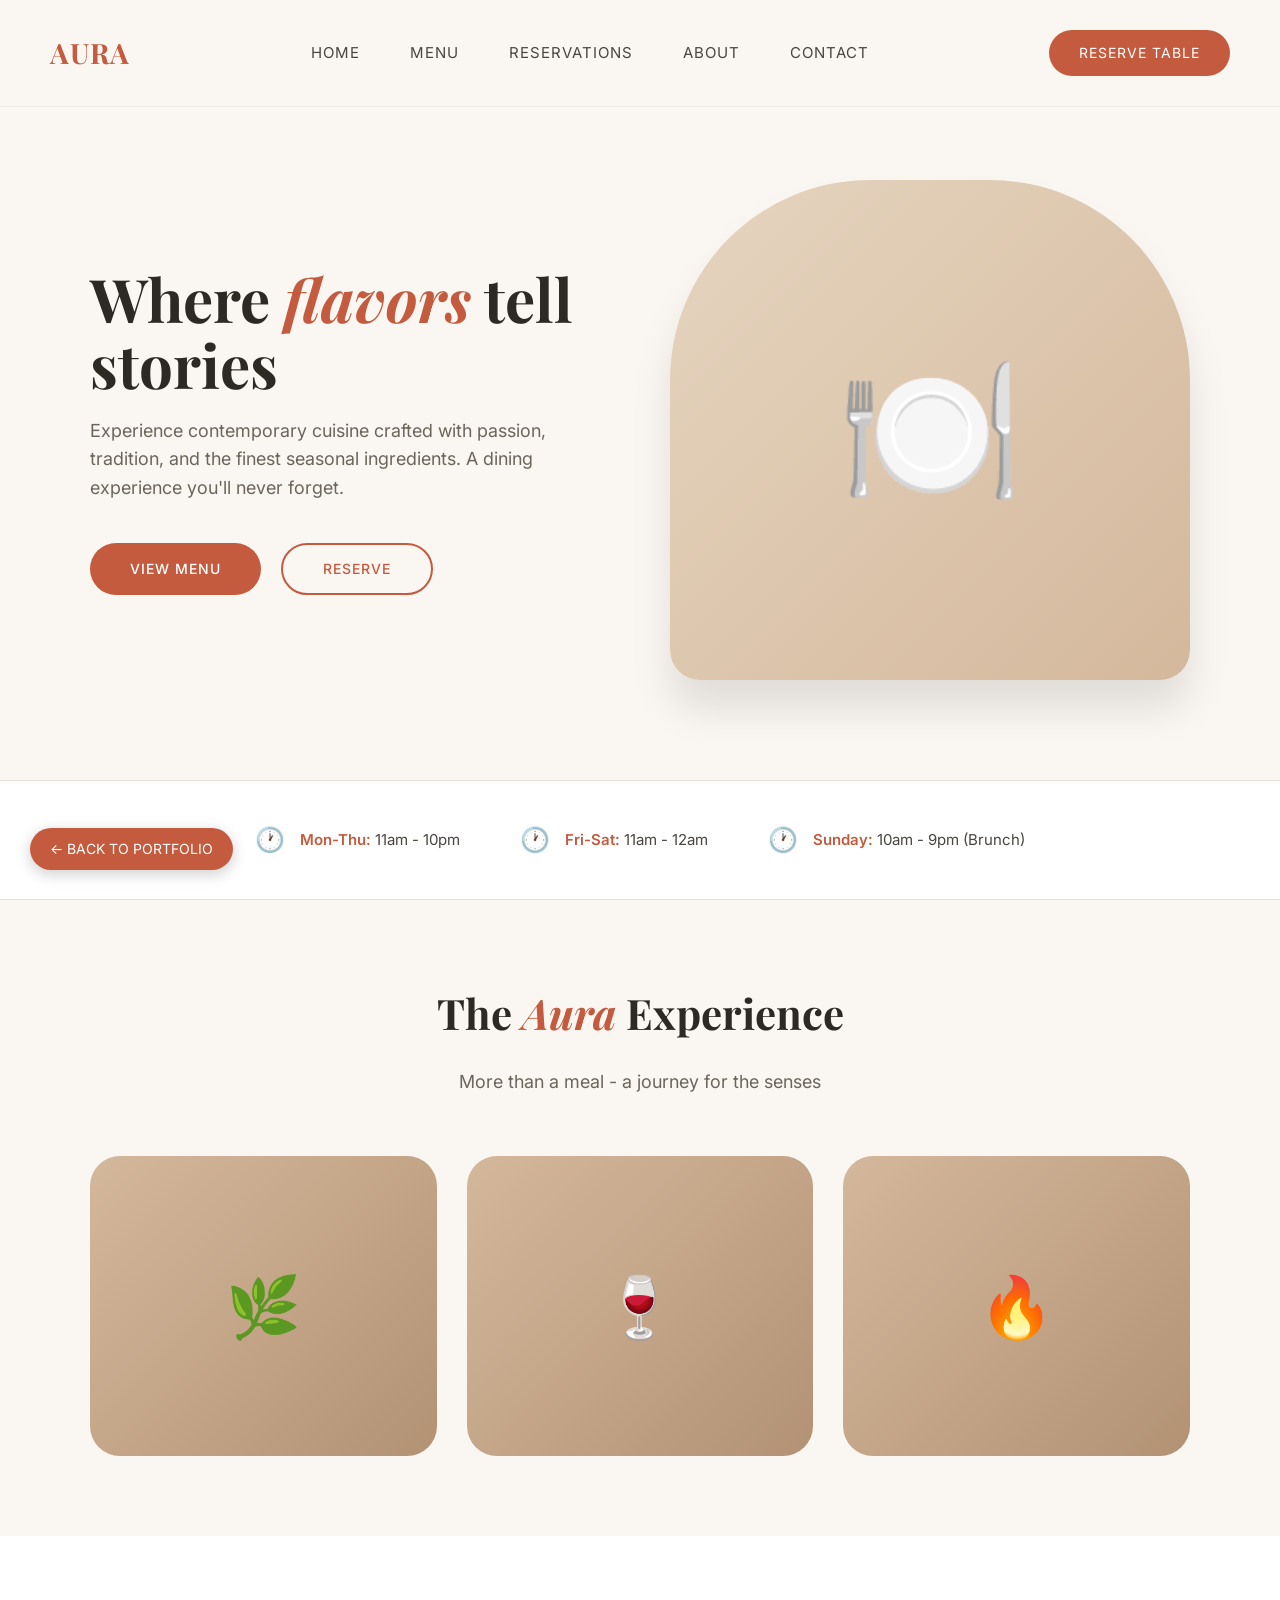
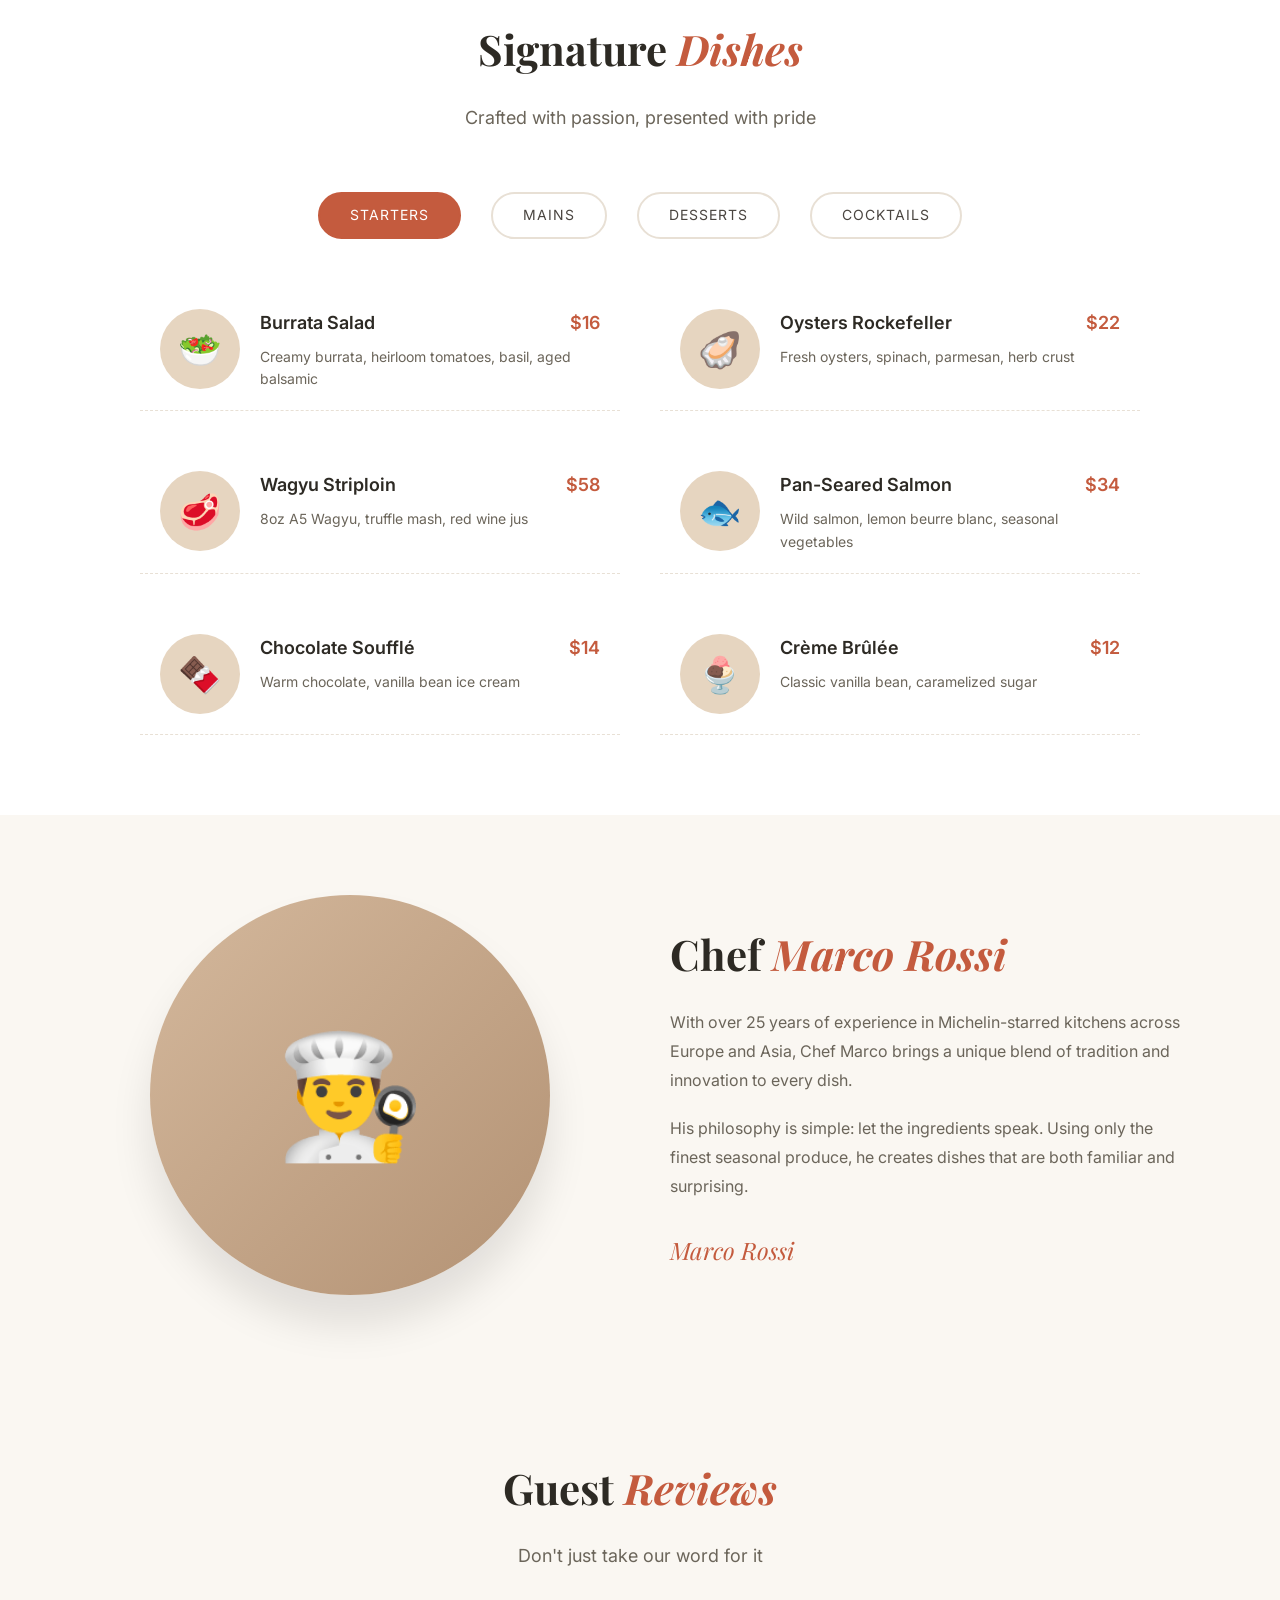
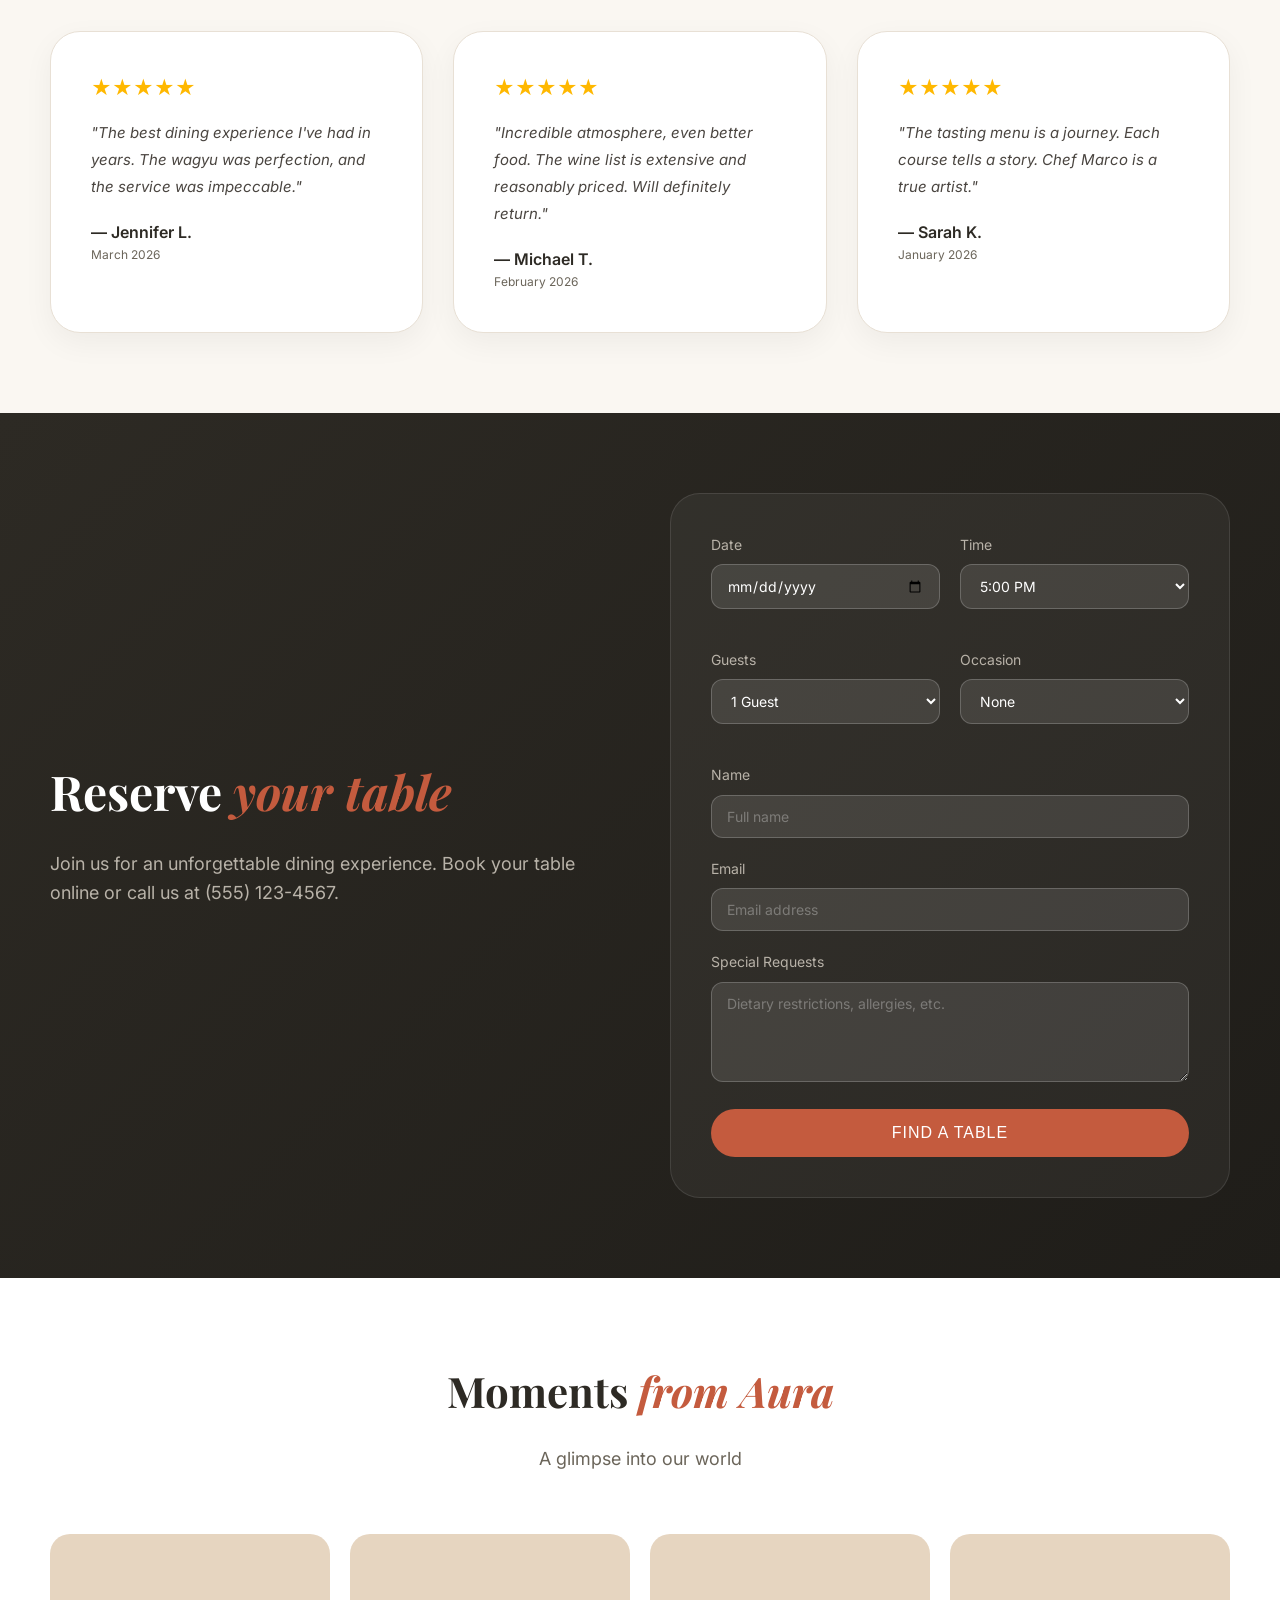
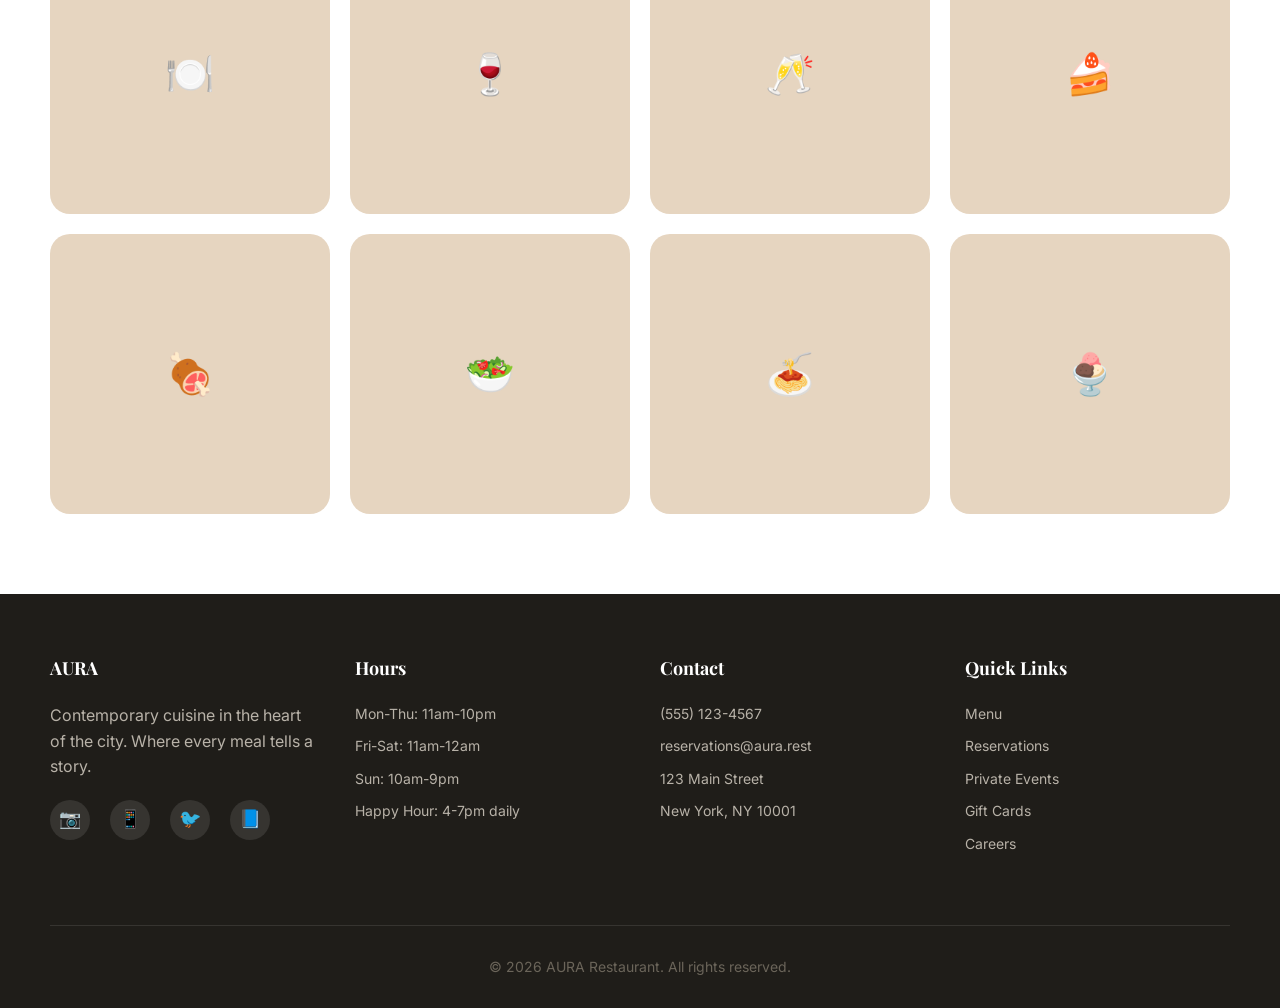
==== aura.html @ 4a2e1cef "Create AURA restaurant website layout in HTML Added a complete HTML structure for the AURA restauran" ====
<!DOCTYPE html>
<html lang="en">
<head>
    <meta charset="UTF-8">
    <meta name="viewport" content="width=device-width, initial-scale=1.0">
    <title>AURA · Restaurant & Bar</title>
    <link href="https://fonts.googleapis.com/css2?family=Playfair+Display:wght@400;500;600;700&family=Inter:wght@300;400;500;600&display=swap" rel="stylesheet">
    <style>
        * {
            margin: 0;
            padding: 0;
            box-sizing: border-box;
        }

        body {
            font-family: 'Inter', sans-serif;
            background: #faf7f2;
            color: #2d2a24;
            line-height: 1.6;
        }

        h1, h2, h3, h4 {
            font-family: 'Playfair Display', serif;
        }

        /* Navigation */
        nav {
            display: flex;
            justify-content: space-between;
            align-items: center;
            padding: 30px 50px;
            background: rgba(250,247,242,0.95);
            backdrop-filter: blur(10px);
            position: fixed;
            width: 100%;
            top: 0;
            z-index: 100;
            border-bottom: 1px solid rgba(0,0,0,0.05);
        }

        .logo {
            font-size: 28px;
            font-weight: 700;
            font-family: 'Playfair Display', serif;
            color: #c45b3e;
            letter-spacing: 1px;
        }

        .nav-links {
            display: flex;
            gap: 50px;
        }

        .nav-links a {
            color: #4a4540;
            text-decoration: none;
            font-size: 15px;
            transition: color 0.3s;
            text-transform: uppercase;
            letter-spacing: 1px;
        }

        .nav-links a:hover {
            color: #c45b3e;
        }

        .nav-btn {
            background: #c45b3e;
            color: white;
            padding: 12px 30px;
            border-radius: 40px;
            text-decoration: none;
            font-size: 14px;
            transition: all 0.3s;
            text-transform: uppercase;
            letter-spacing: 1px;
        }

        .nav-btn:hover {
            background: #a8472e;
            transform: translateY(-2px);
        }

        /* Hero */
        .hero {
            padding: 180px 50px 100px;
            max-width: 1200px;
            margin: 0 auto;
            display: grid;
            grid-template-columns: 1fr 1fr;
            gap: 60px;
            align-items: center;
        }

        .hero h1 {
            font-size: 60px;
            font-weight: 700;
            line-height: 1.1;
            margin-bottom: 20px;
            color: #2d2a24;
        }

        .hero h1 span {
            color: #c45b3e;
            font-style: italic;
        }

        .hero p {
            font-size: 18px;
            color: #6b655a;
            margin-bottom: 40px;
        }

        .hero-btns {
            display: flex;
            gap: 20px;
        }

        .btn-primary {
            background: #c45b3e;
            color: white;
            padding: 15px 40px;
            border-radius: 40px;
            text-decoration: none;
            font-weight: 500;
            transition: all 0.3s;
            text-transform: uppercase;
            letter-spacing: 1px;
            font-size: 14px;
        }

        .btn-primary:hover {
            background: #a8472e;
            transform: translateY(-2px);
        }

        .btn-secondary {
            border: 2px solid #c45b3e;
            color: #c45b3e;
            padding: 13px 40px;
            border-radius: 40px;
            text-decoration: none;
            font-weight: 500;
            transition: all 0.3s;
            text-transform: uppercase;
            letter-spacing: 1px;
            font-size: 14px;
        }

        .btn-secondary:hover {
            background: #c45b3e;
            color: white;
        }

        .hero-image {
            background: linear-gradient(135deg, #e6d5c0, #d4b89c);
            border-radius: 200px 200px 30px 30px;
            height: 500px;
            display: flex;
            align-items: center;
            justify-content: center;
            font-size: 150px;
            box-shadow: 0 30px 40px rgba(0,0,0,0.1);
        }

        /* Hours */
        .hours {
            padding: 40px 50px;
            background: white;
            text-align: center;
            border-top: 1px solid #e8e0d5;
            border-bottom: 1px solid #e8e0d5;
        }

        .hours-grid {
            max-width: 800px;
            margin: 0 auto;
            display: flex;
            justify-content: center;
            gap: 60px;
            flex-wrap: wrap;
        }

        .hours-item {
            display: flex;
            align-items: center;
            gap: 15px;
        }

        .hours-icon {
            font-size: 24px;
        }

        .hours-text {
            font-size: 15px;
            color: #4a4540;
        }

        .hours-text strong {
            color: #c45b3e;
            font-weight: 600;
        }

        /* Atmosphere */
        .atmosphere {
            padding: 80px 50px;
            max-width: 1200px;
            margin: 0 auto;
        }

        .section-title {
            text-align: center;
            font-size: 42px;
            font-weight: 700;
            color: #2d2a24;
            margin-bottom: 20px;
            font-family: 'Playfair Display', serif;
        }

        .section-title span {
            color: #c45b3e;
            font-style: italic;
        }

        .section-subtitle {
            text-align: center;
            color: #6b655a;
            max-width: 600px;
            margin: 0 auto 60px;
            font-size: 18px;
        }

        .atmosphere-grid {
            display: grid;
            grid-template-columns: repeat(3, 1fr);
            gap: 30px;
        }

        .atmosphere-card {
            position: relative;
            height: 300px;
            border-radius: 30px;
            overflow: hidden;
            cursor: pointer;
        }

        .atmosphere-image {
            width: 100%;
            height: 100%;
            background: linear-gradient(135deg, #d4b89c, #b39274);
            display: flex;
            align-items: center;
            justify-content: center;
            font-size: 60px;
            transition: transform 0.5s;
        }

        .atmosphere-card:hover .atmosphere-image {
            transform: scale(1.1);
        }

        .atmosphere-overlay {
            position: absolute;
            bottom: 0;
            left: 0;
            right: 0;
            padding: 30px;
            background: linear-gradient(transparent, rgba(0,0,0,0.7));
            color: white;
            transform: translateY(100%);
            transition: transform 0.3s;
        }

        .atmosphere-card:hover .atmosphere-overlay {
            transform: translateY(0);
        }

        .atmosphere-overlay h3 {
            font-size: 24px;
            margin-bottom: 5px;
        }

        .atmosphere-overlay p {
            font-size: 14px;
            opacity: 0.9;
        }

        /* Menu Section */
        .menu {
            padding: 80px 50px;
            background: white;
        }

        .menu-categories {
            display: flex;
            justify-content: center;
            gap: 30px;
            margin-bottom: 50px;
        }

        .menu-category {
            padding: 10px 30px;
            border: 2px solid #e8e0d5;
            border-radius: 40px;
            color: #4a4540;
            text-decoration: none;
            font-size: 14px;
            text-transform: uppercase;
            letter-spacing: 1px;
            transition: all 0.3s;
        }

        .menu-category:hover,
        .menu-category.active {
            background: #c45b3e;
            border-color: #c45b3e;
            color: white;
        }

        .menu-grid {
            max-width: 1000px;
            margin: 0 auto;
            display: grid;
            grid-template-columns: repeat(2, 1fr);
            gap: 40px;
        }

        .menu-item {
            display: flex;
            gap: 20px;
            padding: 20px;
            border-bottom: 1px dashed #e8e0d5;
        }

        .menu-item-image {
            width: 80px;
            height: 80px;
            background: #e6d5c0;
            border-radius: 50%;
            display: flex;
            align-items: center;
            justify-content: center;
            font-size: 35px;
        }

        .menu-item-content {
            flex: 1;
        }

        .menu-item-header {
            display: flex;
            justify-content: space-between;
            margin-bottom: 8px;
        }

        .menu-item-name {
            font-size: 18px;
            font-weight: 600;
            color: #2d2a24;
        }

        .menu-item-price {
            font-size: 18px;
            color: #c45b3e;
            font-weight: 600;
        }

        .menu-item-desc {
            color: #6b655a;
            font-size: 14px;
        }

        /* Chef */
        .chef {
            padding: 80px 50px;
            max-width: 1200px;
            margin: 0 auto;
        }

        .chef-grid {
            display: grid;
            grid-template-columns: 1fr 1fr;
            gap: 60px;
            align-items: center;
        }

        .chef-image {
            background: linear-gradient(135deg, #d4b89c, #b39274);
            border-radius: 50%;
            width: 400px;
            height: 400px;
            display: flex;
            align-items: center;
            justify-content: center;
            font-size: 120px;
            margin: 0 auto;
            box-shadow: 0 30px 40px rgba(0,0,0,0.1);
        }

        .chef-content h2 {
            font-size: 42px;
            font-weight: 700;
            margin-bottom: 20px;
            color: #2d2a24;
        }

        .chef-content h2 span {
            color: #c45b3e;
            font-style: italic;
        }

        .chef-content p {
            color: #6b655a;
            font-size: 16px;
            margin-bottom: 20px;
            line-height: 1.8;
        }

        .chef-signature {
            font-family: 'Playfair Display', serif;
            font-size: 24px;
            color: #c45b3e;
            font-style: italic;
            margin-top: 30px;
        }

        /* Reviews */
        .reviews {
            padding: 80px 50px;
            background: #faf7f2;
        }

        .reviews-grid {
            max-width: 1200px;
            margin: 0 auto;
            display: grid;
            grid-template-columns: repeat(3, 1fr);
            gap: 30px;
        }

        .review-card {
            background: white;
            border-radius: 30px;
            padding: 40px;
            box-shadow: 0 10px 30px rgba(0,0,0,0.05);
            border: 1px solid #e8e0d5;
        }

        .review-stars {
            color: #ffb800;
            font-size: 20px;
            margin-bottom: 15px;
        }

        .review-text {
            color: #4a4540;
            font-size: 15px;
            line-height: 1.8;
            margin-bottom: 20px;
            font-style: italic;
        }

        .review-author {
            font-weight: 600;
            color: #2d2a24;
        }

        .review-date {
            color: #6b655a;
            font-size: 12px;
        }

        /* Reservation */
        .reservation {
            padding: 80px 50px;
            background: linear-gradient(135deg, #2d2a24, #1f1d19);
            color: white;
        }

        .reservation-grid {
            max-width: 1200px;
            margin: 0 auto;
            display: grid;
            grid-template-columns: 1fr 1fr;
            gap: 60px;
            align-items: center;
        }

        .reservation-content h2 {
            font-size: 48px;
            font-weight: 700;
            margin-bottom: 20px;
            color: white;
        }

        .reservation-content h2 span {
            color: #c45b3e;
            font-style: italic;
        }

        .reservation-content p {
            color: #b8b2a8;
            font-size: 18px;
            margin-bottom: 30px;
        }

        .reservation-form {
            background: rgba(255,255,255,0.05);
            border-radius: 30px;
            padding: 40px;
            border: 1px solid rgba(255,255,255,0.1);
        }

        .form-row {
            display: grid;
            grid-template-columns: 1fr 1fr;
            gap: 20px;
            margin-bottom: 20px;
        }

        .form-group {
            margin-bottom: 20px;
        }

        .form-group label {
            display: block;
            margin-bottom: 8px;
            color: #b8b2a8;
            font-size: 14px;
        }

        .form-group input,
        .form-group select,
        .form-group textarea {
            width: 100%;
            padding: 12px 15px;
            background: rgba(255,255,255,0.1);
            border: 1px solid rgba(255,255,255,0.2);
            border-radius: 12px;
            color: white;
            font-family: 'Inter', sans-serif;
            font-size: 14px;
            transition: all 0.3s;
        }

        .form-group input:focus,
        .form-group select:focus,
        .form-group textarea:focus {
            outline: none;
            border-color: #c45b3e;
            background: rgba(255,255,255,0.15);
        }

        .form-group input::placeholder,
        .form-group textarea::placeholder {
            color: rgba(255,255,255,0.3);
        }

        .form-group select option {
            background: #2d2a24;
        }

        .form-group textarea {
            height: 100px;
            resize: vertical;
        }

        .form-btn {
            width: 100%;
            padding: 15px;
            background: #c45b3e;
            color: white;
            border: none;
            border-radius: 40px;
            font-size: 16px;
            font-weight: 500;
            cursor: pointer;
            transition: all 0.3s;
            text-transform: uppercase;
            letter-spacing: 1px;
        }

        .form-btn:hover {
            background: #a8472e;
        }

        /* Gallery */
        .gallery {
            padding: 80px 50px;
            background: white;
        }

        .gallery-grid {
            max-width: 1200px;
            margin: 0 auto;
            display: grid;
            grid-template-columns: repeat(4, 1fr);
            gap: 20px;
        }

        .gallery-item {
            aspect-ratio: 1;
            background: #e6d5c0;
            border-radius: 20px;
            display: flex;
            align-items: center;
            justify-content: center;
            font-size: 40px;
            transition: all 0.3s;
        }

        .gallery-item:hover {
            transform: scale(1.05);
            box-shadow: 0 20px 30px rgba(0,0,0,0.1);
        }

        /* Footer */
        footer {
            background: #1f1d19;
            color: #b8b2a8;
            padding: 60px 50px 30px;
        }

        .footer-grid {
            max-width: 1200px;
            margin: 0 auto;
            display: grid;
            grid-template-columns: repeat(4, 1fr);
            gap: 40px;
            margin-bottom: 60px;
        }

        .footer-col h4 {
            color: white;
            font-size: 18px;
            margin-bottom: 20px;
            font-family: 'Playfair Display', serif;
        }

        .footer-col a {
            display: block;
            color: #b8b2a8;
            text-decoration: none;
            margin-bottom: 10px;
            font-size: 14px;
            transition: color 0.3s;
        }

        .footer-col a:hover {
            color: #c45b3e;
        }

        .footer-social {
            display: flex;
            gap: 20px;
            margin-top: 20px;
        }

        .footer-social a {
            width: 40px;
            height: 40px;
            background: rgba(255,255,255,0.1);
            border-radius: 50%;
            display: flex;
            align-items: center;
            justify-content: center;
            font-size: 18px;
            margin: 0;
        }

        .footer-social a:hover {
            background: #c45b3e;
            color: white;
        }

        .footer-bottom {
            text-align: center;
            padding-top: 30px;
            border-top: 1px solid rgba(255,255,255,0.1);
            color: #6b655a;
            font-size: 14px;
        }

        /* Back button */
        .back-btn {
            position: fixed;
            bottom: 30px;
            left: 30px;
            background: #c45b3e;
            border: none;
            padding: 10px 20px;
            border-radius: 30px;
            color: white;
            text-decoration: none;
            font-size: 14px;
            box-shadow: 0 4px 15px rgba(0,0,0,0.2);
            z-index: 100;
            transition: all 0.3s;
        }

        .back-btn:hover {
            background: #a8472e;
            transform: translateY(-2px);
        }

        /* Responsive */
        @media (max-width: 768px) {
            .hero {
                grid-template-columns: 1fr;
                text-align: center;
            }
            .atmosphere-grid,
            .menu-grid,
            .reviews-grid,
            .gallery-grid,
            .footer-grid {
                grid-template-columns: 1fr;
            }
            .chef-grid {
                grid-template-columns: 1fr;
                text-align: center;
            }
            .reservation-grid {
                grid-template-columns: 1fr;
            }
            .form-row {
                grid-template-columns: 1fr;
            }
            nav {
                flex-direction: column;
                gap: 20px;
            }
            .nav-links {
                flex-wrap: wrap;
                justify-content: center;
                gap: 20px;
            }
        }
    </style>
</head>
<body>
    <!-- Back to portfolio -->
    <a href="index.html" class="back-btn">← BACK TO PORTFOLIO</a>

    <!-- Navigation -->
    <nav>
        <div class="logo">AURA</div>
        <div class="nav-links">
            <a href="#">HOME</a>
            <a href="#">MENU</a>
            <a href="#">RESERVATIONS</a>
            <a href="#">ABOUT</a>
            <a href="#">CONTACT</a>
        </div>
        <a href="#" class="nav-btn">RESERVE TABLE</a>
    </nav>

    <!-- Hero -->
    <section class="hero">
        <div>
            <h1>Where <span>flavors</span> tell stories</h1>
            <p>Experience contemporary cuisine crafted with passion, tradition, and the finest seasonal ingredients. A dining experience you'll never forget.</p>
            <div class="hero-btns">
                <a href="#" class="btn-primary">VIEW MENU</a>
                <a href="#" class="btn-secondary">RESERVE</a>
            </div>
        </div>
        <div class="hero-image">
            🍽️
        </div>
    </section>

    <!-- Hours -->
    <section class="hours">
        <div class="hours-grid">
            <div class="hours-item">
                <span class="hours-icon">🕐</span>
                <span class="hours-text"><strong>Mon-Thu:</strong> 11am - 10pm</span>
            </div>
            <div class="hours-item">
                <span class="hours-icon">🕐</span>
                <span class="hours-text"><strong>Fri-Sat:</strong> 11am - 12am</span>
            </div>
            <div class="hours-item">
                <span class="hours-icon">🕐</span>
                <span class="hours-text"><strong>Sunday:</strong> 10am - 9pm (Brunch)</span>
            </div>
        </div>
    </section>

    <!-- Atmosphere -->
    <section class="atmosphere">
        <h2 class="section-title">The <span>Aura</span> Experience</h2>
        <p class="section-subtitle">More than a meal - a journey for the senses</p>
        
        <div class="atmosphere-grid">
            <div class="atmosphere-card">
                <div class="atmosphere-image">🌿</div>
                <div class="atmosphere-overlay">
                    <h3>Garden Terrace</h3>
                    <p>Al fresco dining in our lush garden</p>
                </div>
            </div>
            <div class="atmosphere-card">
                <div class="atmosphere-image">🍷</div>
                <div class="atmosphere-overlay">
                    <h3>Wine Cellar</h3>
                    <p>500+ curated wines from around the world</p>
                </div>
            </div>
            <div class="atmosphere-card">
                <div class="atmosphere-image">🔥</div>
                <div class="atmosphere-overlay">
                    <h3>Open Kitchen</h3>
                    <p>Watch our chefs create magic</p>
                </div>
            </div>
        </div>
    </section>

    <!-- Menu -->
    <section class="menu">
        <h2 class="section-title">Signature <span>Dishes</span></h2>
        <p class="section-subtitle">Crafted with passion, presented with pride</p>

        <div class="menu-categories">
            <a href="#" class="menu-category active">STARTERS</a>
            <a href="#" class="menu-category">MAINS</a>
            <a href="#" class="menu-category">DESSERTS</a>
            <a href="#" class="menu-category">COCKTAILS</a>
        </div>

        <div class="menu-grid">
            <div class="menu-item">
                <div class="menu-item-image">🥗</div>
                <div class="menu-item-content">
                    <div class="menu-item-header">
                        <span class="menu-item-name">Burrata Salad</span>
                        <span class="menu-item-price">$16</span>
                    </div>
                    <div class="menu-item-desc">Creamy burrata, heirloom tomatoes, basil, aged balsamic</div>
                </div>
            </div>
            <div class="menu-item">
                <div class="menu-item-image">🦪</div>
                <div class="menu-item-content">
                    <div class="menu-item-header">
                        <span class="menu-item-name">Oysters Rockefeller</span>
                        <span class="menu-item-price">$22</span>
                    </div>
                    <div class="menu-item-desc">Fresh oysters, spinach, parmesan, herb crust</div>
                </div>
            </div>
            <div class="menu-item">
                <div class="menu-item-image">🥩</div>
                <div class="menu-item-content">
                    <div class="menu-item-header">
                        <span class="menu-item-name">Wagyu Striploin</span>
                        <span class="menu-item-price">$58</span>
                    </div>
                    <div class="menu-item-desc">8oz A5 Wagyu, truffle mash, red wine jus</div>
                </div>
            </div>
            <div class="menu-item">
                <div class="menu-item-image">🐟</div>
                <div class="menu-item-content">
                    <div class="menu-item-header">
                        <span class="menu-item-name">Pan-Seared Salmon</span>
                        <span class="menu-item-price">$34</span>
                    </div>
                    <div class="menu-item-desc">Wild salmon, lemon beurre blanc, seasonal vegetables</div>
                </div>
            </div>
            <div class="menu-item">
                <div class="menu-item-image">🍫</div>
                <div class="menu-item-content">
                    <div class="menu-item-header">
                        <span class="menu-item-name">Chocolate Soufflé</span>
                        <span class="menu-item-price">$14</span>
                    </div>
                    <div class="menu-item-desc">Warm chocolate, vanilla bean ice cream</div>
                </div>
            </div>
            <div class="menu-item">
                <div class="menu-item-image">🍨</div>
                <div class="menu-item-content">
                    <div class="menu-item-header">
                        <span class="menu-item-name">Crème Brûlée</span>
                        <span class="menu-item-price">$12</span>
                    </div>
                    <div class="menu-item-desc">Classic vanilla bean, caramelized sugar</div>
                </div>
            </div>
        </div>
    </section>

    <!-- Chef -->
    <section class="chef">
        <div class="chef-grid">
            <div class="chef-image">👨‍🍳</div>
            <div class="chef-content">
                <h2>Chef <span>Marco Rossi</span></h2>
                <p>With over 25 years of experience in Michelin-starred kitchens across Europe and Asia, Chef Marco brings a unique blend of tradition and innovation to every dish.</p>
                <p>His philosophy is simple: let the ingredients speak. Using only the finest seasonal produce, he creates dishes that are both familiar and surprising.</p>
                <div class="chef-signature">Marco Rossi</div>
            </div>
        </div>
    </section>

    <!-- Reviews -->
    <section class="reviews">
        <h2 class="section-title">Guest <span>Reviews</span></h2>
        <p class="section-subtitle">Don't just take our word for it</p>

        <div class="reviews-grid">
            <div class="review-card">
                <div class="review-stars">★★★★★</div>
                <div class="review-text">"The best dining experience I've had in years. The wagyu was perfection, and the service was impeccable."</div>
                <div class="review-author">— Jennifer L.</div>
                <div class="review-date">March 2026</div>
            </div>
            <div class="review-card">
                <div class="review-stars">★★★★★</div>
                <div class="review-text">"Incredible atmosphere, even better food. The wine list is extensive and reasonably priced. Will definitely return."</div>
                <div class="review-author">— Michael T.</div>
                <div class="review-date">February 2026</div>
            </div>
            <div class="review-card">
                <div class="review-stars">★★★★★</div>
                <div class="review-text">"The tasting menu is a journey. Each course tells a story. Chef Marco is a true artist."</div>
                <div class="review-author">— Sarah K.</div>
                <div class="review-date">January 2026</div>
            </div>
        </div>
    </section>

    <!-- Reservation -->
    <section class="reservation">
        <div class="reservation-grid">
            <div class="reservation-content">
                <h2>Reserve <span>your table</span></h2>
                <p>Join us for an unforgettable dining experience. Book your table online or call us at (555) 123-4567.</p>
            </div>
            <div class="reservation-form">
                <form>
                    <div class="form-row">
                        <div class="form-group">
                            <label>Date</label>
                            <input type="date">
                        </div>
                        <div class="form-group">
                            <label>Time</label>
                            <select>
                                <option>5:00 PM</option>
                                <option>5:30 PM</option>
                                <option>6:00 PM</option>
                                <option>6:30 PM</option>
                                <option>7:00 PM</option>
                                <option>7:30 PM</option>
                                <option>8:00 PM</option>
                            </select>
                        </div>
                    </div>
                    <div class="form-row">
                        <div class="form-group">
                            <label>Guests</label>
                            <select>
                                <option>1 Guest</option>
                                <option>2 Guests</option>
                                <option>3 Guests</option>
                                <option>4 Guests</option>
                                <option>5 Guests</option>
                                <option>6+ Guests</option>
                            </select>
                        </div>
                        <div class="form-group">
                            <label>Occasion</label>
                            <select>
                                <option>None</option>
                                <option>Birthday</option>
                                <option>Anniversary</option>
                                <option>Date Night</option>
                                <option>Business</option>
                            </select>
                        </div>
                    </div>
                    <div class="form-group">
                        <label>Name</label>
                        <input type="text" placeholder="Full name">
                    </div>
                    <div class="form-group">
                        <label>Email</label>
                        <input type="email" placeholder="Email address">
                    </div>
                    <div class="form-group">
                        <label>Special Requests</label>
                        <textarea placeholder="Dietary restrictions, allergies, etc."></textarea>
                    </div>
                    <button type="submit" class="form-btn">FIND A TABLE</button>
                </form>
            </div>
        </div>
    </section>

    <!-- Gallery -->
    <section class="gallery">
        <h2 class="section-title">Moments <span>from Aura</span></h2>
        <p class="section-subtitle">A glimpse into our world</p>

        <div class="gallery-grid">
            <div class="gallery-item">🍽️</div>
            <div class="gallery-item">🍷</div>
            <div class="gallery-item">🥂</div>
            <div class="gallery-item">🍰</div>
            <div class="gallery-item">🍖</div>
            <div class="gallery-item">🥗</div>
            <div class="gallery-item">🍝</div>
            <div class="gallery-item">🍨</div>
        </div>
    </section>

    <!-- Footer -->
    <footer>
        <div class="footer-grid">
            <div class="footer-col">
                <h4>AURA</h4>
                <p style="color: #b8b2a8; margin-bottom: 20px;">Contemporary cuisine in the heart of the city. Where every meal tells a story.</p>
                <div class="footer-social">
                    <a href="#">📷</a>
                    <a href="#">📱</a>
                    <a href="#">🐦</a>
                    <a href="#">📘</a>
                </div>
            </div>
            <div class="footer-col">
                <h4>Hours</h4>
                <a href="#">Mon-Thu: 11am-10pm</a>
                <a href="#">Fri-Sat: 11am-12am</a>
                <a href="#">Sun: 10am-9pm</a>
                <a href="#">Happy Hour: 4-7pm daily</a>
            </div>
            <div class="footer-col">
                <h4>Contact</h4>
                <a href="#">(555) 123-4567</a>
                <a href="#">reservations@aura.rest</a>
                <a href="#">123 Main Street</a>
                <a href="#">New York, NY 10001</a>
            </div>
            <div class="footer-col">
                <h4>Quick Links</h4>
                <a href="#">Menu</a>
                <a href="#">Reservations</a>
                <a href="#">Private Events</a>
                <a href="#">Gift Cards</a>
                <a href="#">Careers</a>
            </div>
        </div>
        <div class="footer-bottom">
            <p>© 2026 AURA Restaurant. All rights reserved.</p>
        </div>
    </footer>
</body>
</html>
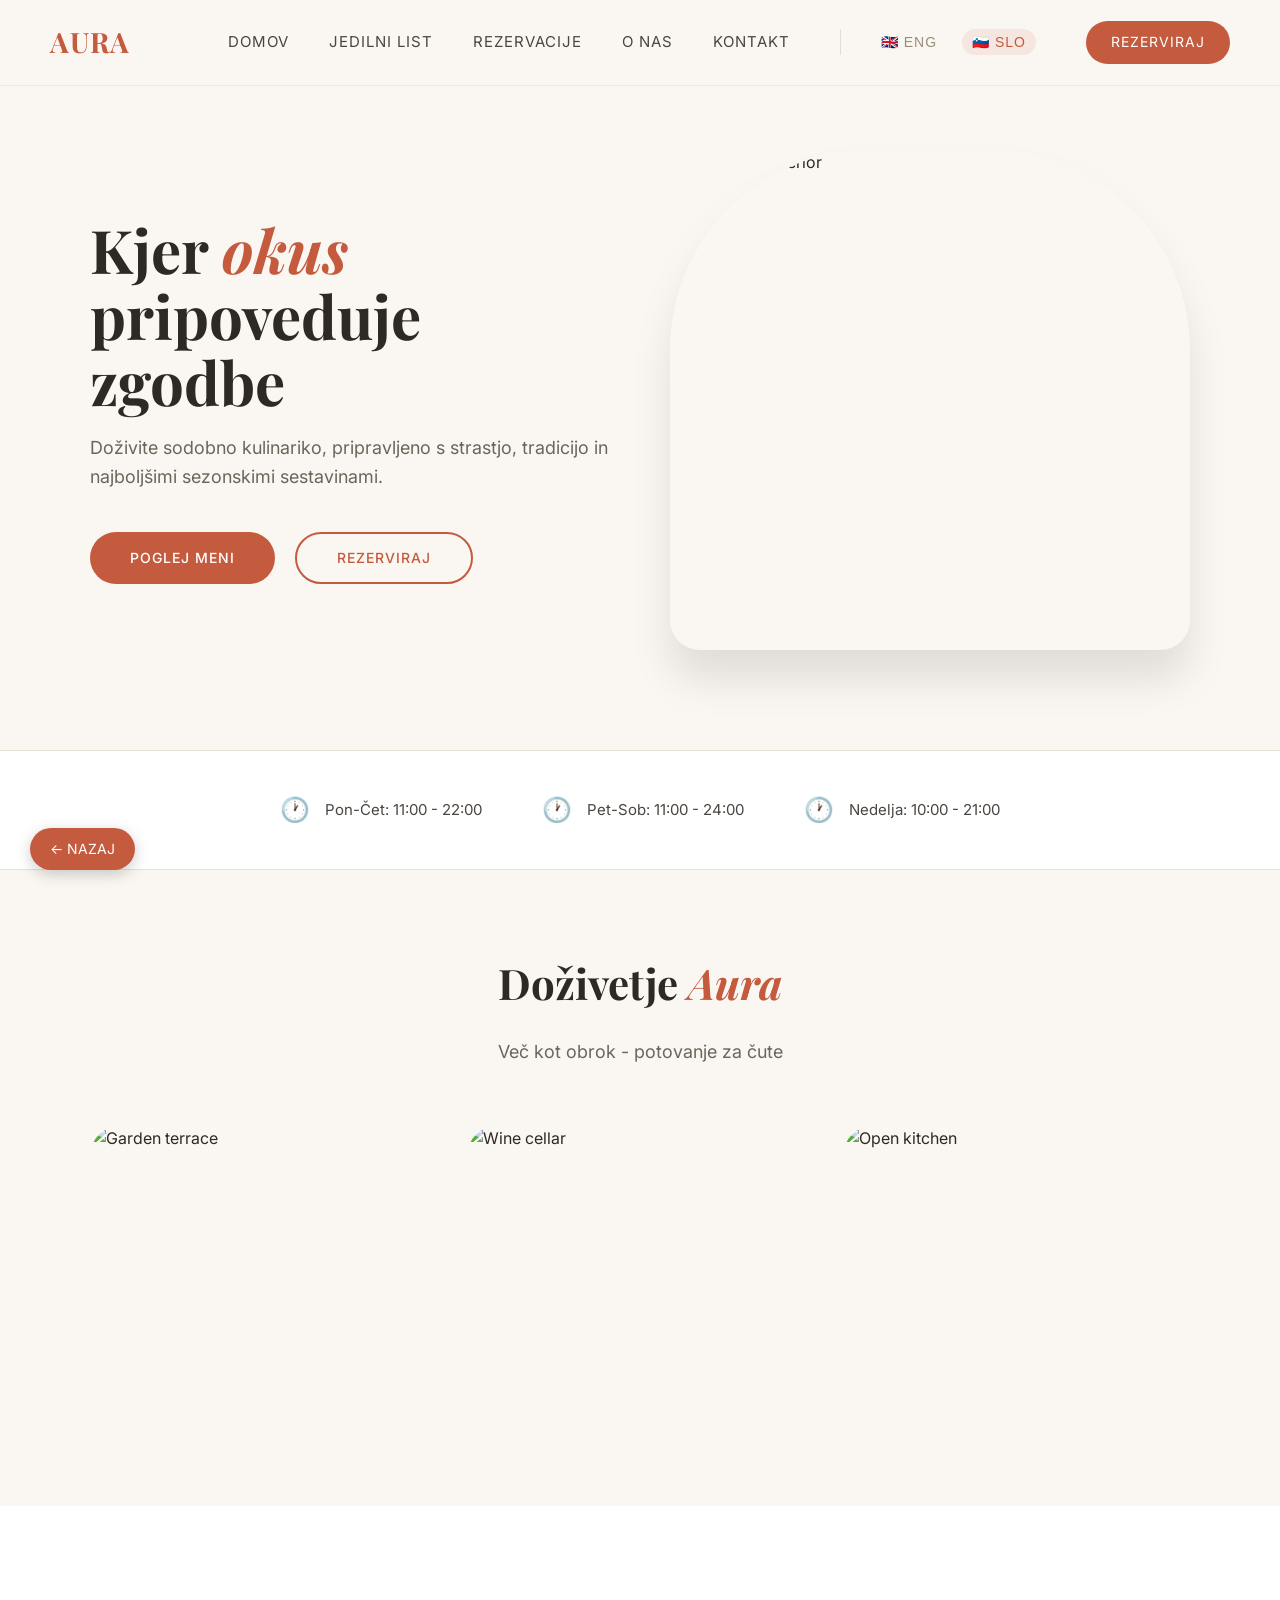
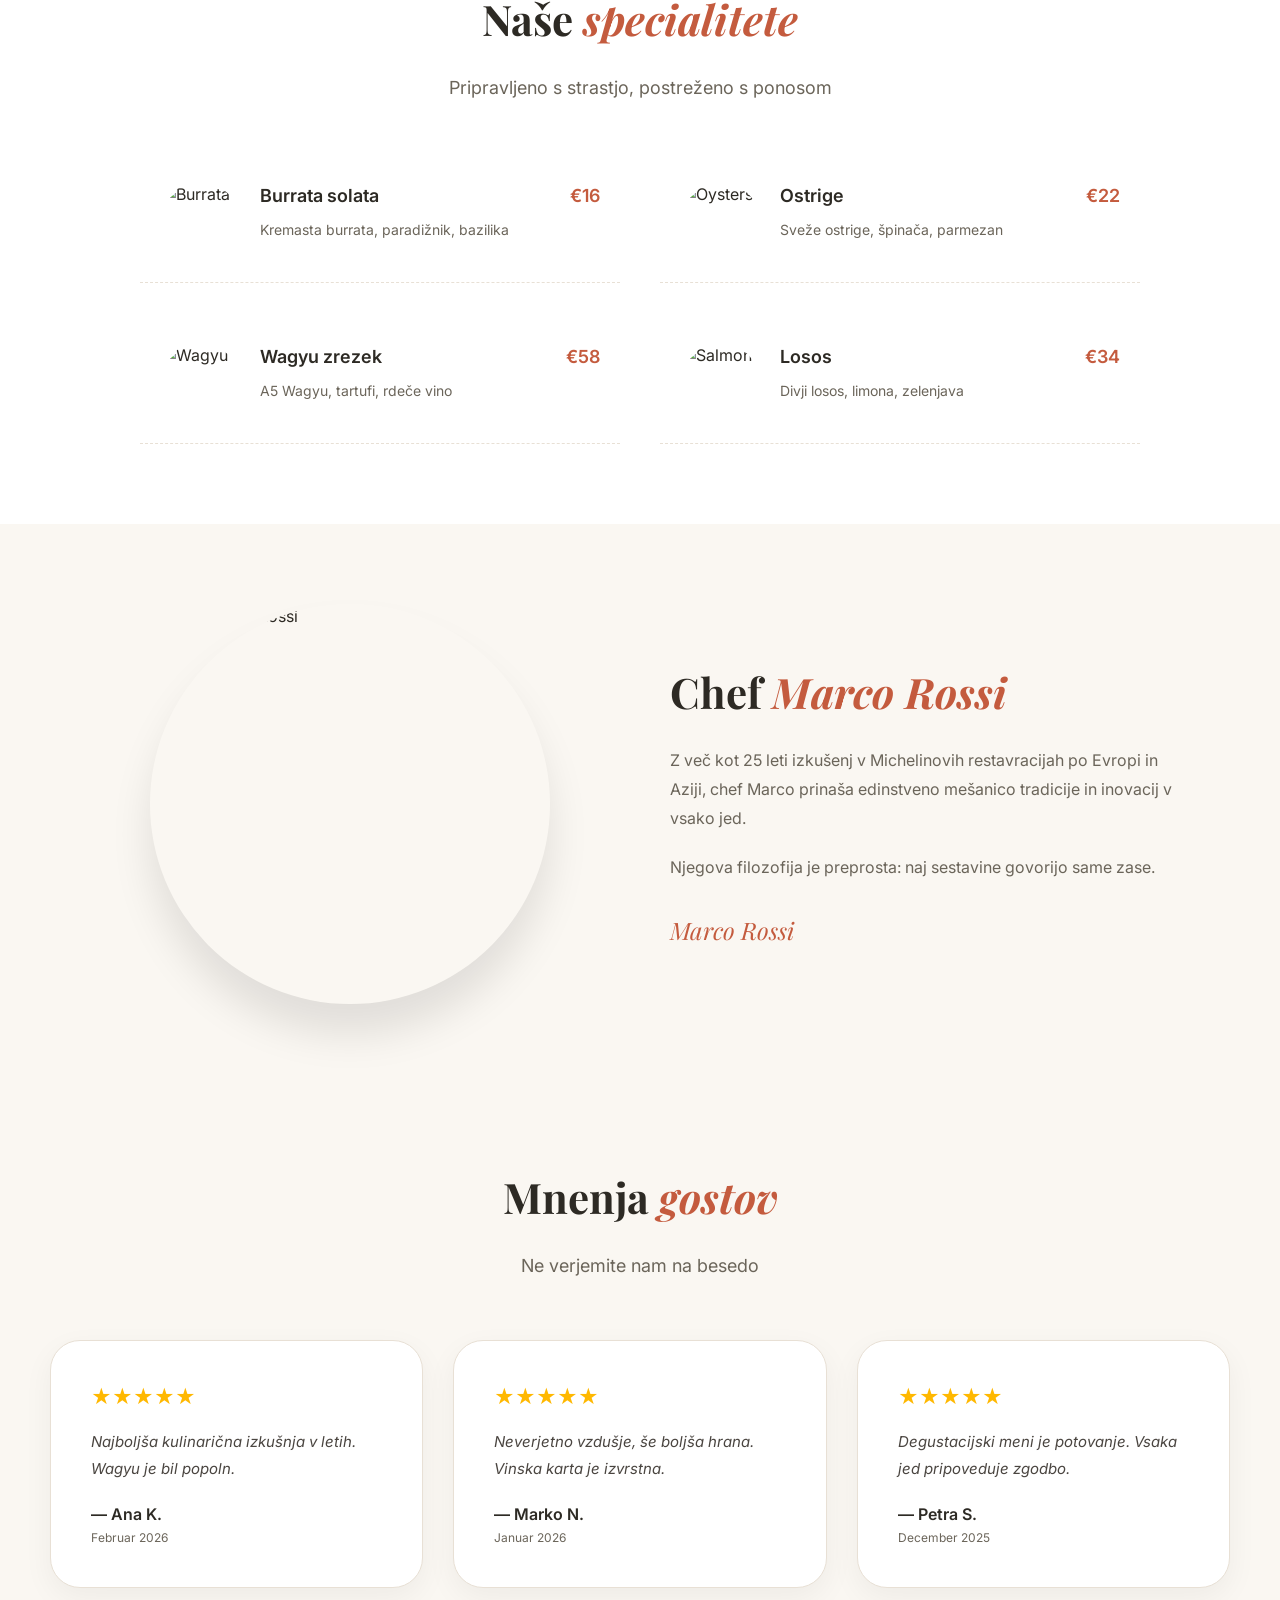
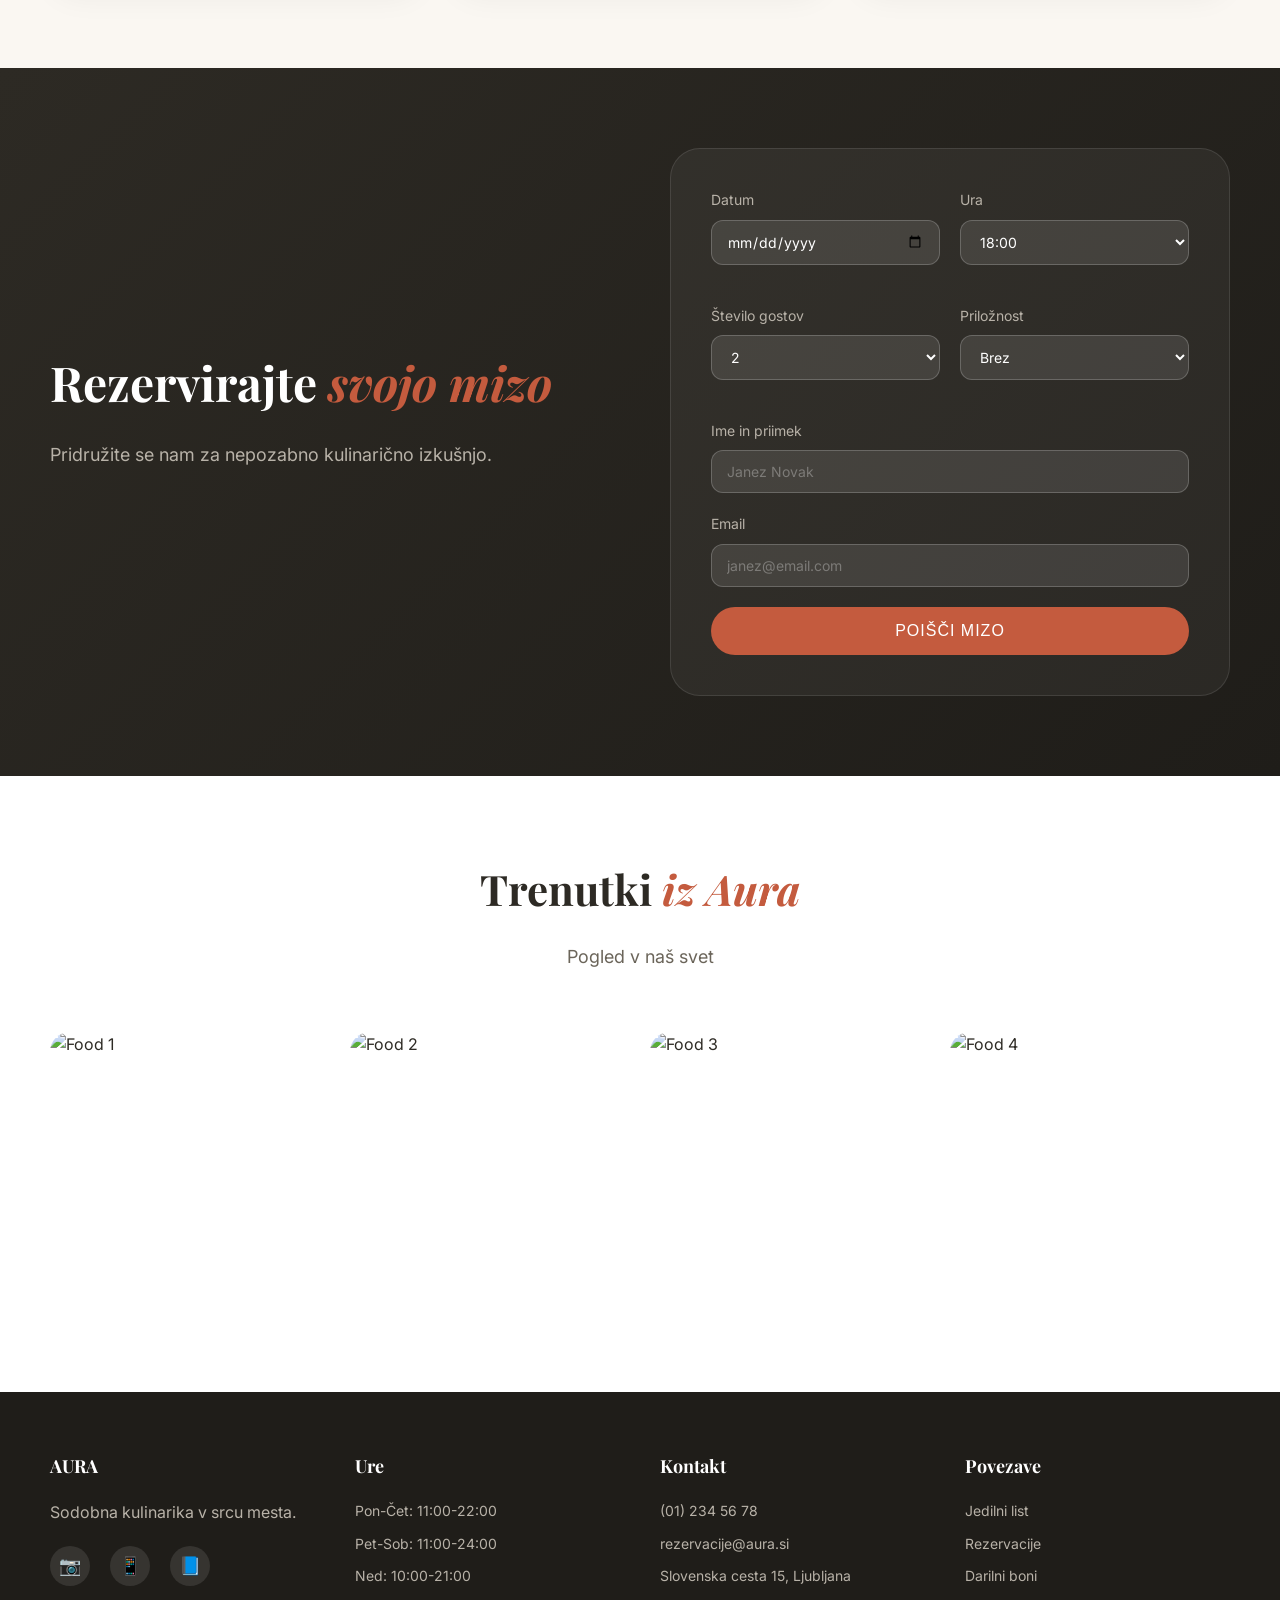
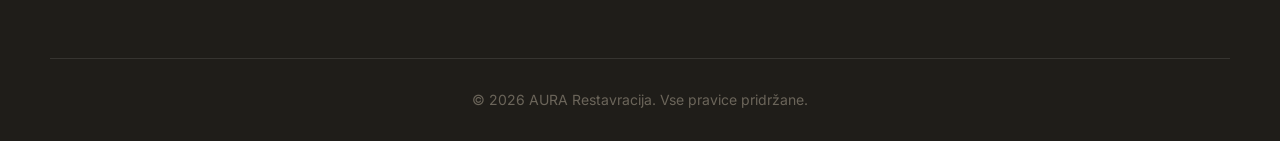
==== commit 65b5df08: "Update print statement from 'Hello' to 'Goodbye'" ====
--- a/aura.html
+++ b/aura.html
@@ -28,7 +28,7 @@
             display: flex;
             justify-content: space-between;
             align-items: center;
-            padding: 30px 50px;
+            padding: 20px 50px;
             background: rgba(250,247,242,0.95);
             backdrop-filter: blur(10px);
             position: fixed;
@@ -46,9 +46,15 @@
             letter-spacing: 1px;
         }
 
+        .nav-right {
+            display: flex;
+            align-items: center;
+            gap: 50px;
+        }
+
         .nav-links {
             display: flex;
-            gap: 50px;
+            gap: 40px;
         }
 
         .nav-links a {
@@ -64,10 +70,40 @@
             color: #c45b3e;
         }
 
+        /* Language Switcher */
+        .lang-switcher {
+            display: flex;
+            gap: 15px;
+            border-left: 1px solid rgba(0,0,0,0.1);
+            padding-left: 30px;
+        }
+
+        .lang-btn {
+            background: transparent;
+            border: none;
+            color: #9a8c7a;
+            font-size: 14px;
+            font-weight: 500;
+            cursor: pointer;
+            padding: 5px 10px;
+            border-radius: 20px;
+            transition: all 0.3s;
+            letter-spacing: 1px;
+        }
+
+        .lang-btn:hover {
+            color: #c45b3e;
+        }
+
+        .lang-btn.active {
+            color: #c45b3e;
+            background: rgba(196,91,62,0.1);
+        }
+
         .nav-btn {
             background: #c45b3e;
             color: white;
-            padding: 12px 30px;
+            padding: 10px 25px;
             border-radius: 40px;
             text-decoration: none;
             font-size: 14px;
@@ -83,7 +119,7 @@
 
         /* Hero */
         .hero {
-            padding: 180px 50px 100px;
+            padding: 150px 50px 100px;
             max-width: 1200px;
             margin: 0 auto;
             display: grid;
@@ -153,14 +189,16 @@
         }
 
         .hero-image {
-            background: linear-gradient(135deg, #e6d5c0, #d4b89c);
             border-radius: 200px 200px 30px 30px;
             height: 500px;
-            display: flex;
-            align-items: center;
-            justify-content: center;
-            font-size: 150px;
+            overflow: hidden;
             box-shadow: 0 30px 40px rgba(0,0,0,0.1);
+        }
+
+        .hero-image img {
+            width: 100%;
+            height: 100%;
+            object-fit: cover;
         }
 
         /* Hours */
@@ -244,18 +282,14 @@
             cursor: pointer;
         }
 
-        .atmosphere-image {
+        .atmosphere-card img {
             width: 100%;
             height: 100%;
-            background: linear-gradient(135deg, #d4b89c, #b39274);
-            display: flex;
-            align-items: center;
-            justify-content: center;
-            font-size: 60px;
+            object-fit: cover;
             transition: transform 0.5s;
         }
 
-        .atmosphere-card:hover .atmosphere-image {
+        .atmosphere-card:hover img {
             transform: scale(1.1);
         }
 
@@ -308,6 +342,7 @@
             text-transform: uppercase;
             letter-spacing: 1px;
             transition: all 0.3s;
+            cursor: pointer;
         }
 
         .menu-category:hover,
@@ -335,12 +370,15 @@
         .menu-item-image {
             width: 80px;
             height: 80px;
-            background: #e6d5c0;
             border-radius: 50%;
-            display: flex;
-            align-items: center;
-            justify-content: center;
-            font-size: 35px;
+            overflow: hidden;
+            flex-shrink: 0;
+        }
+
+        .menu-item-image img {
+            width: 100%;
+            height: 100%;
+            object-fit: cover;
         }
 
         .menu-item-content {
@@ -385,16 +423,18 @@
         }
 
         .chef-image {
-            background: linear-gradient(135deg, #d4b89c, #b39274);
             border-radius: 50%;
             width: 400px;
             height: 400px;
-            display: flex;
-            align-items: center;
-            justify-content: center;
-            font-size: 120px;
+            overflow: hidden;
             margin: 0 auto;
             box-shadow: 0 30px 40px rgba(0,0,0,0.1);
+        }
+
+        .chef-image img {
+            width: 100%;
+            height: 100%;
+            object-fit: cover;
         }
 
         .chef-content h2 {
@@ -600,18 +640,20 @@
 
         .gallery-item {
             aspect-ratio: 1;
-            background: #e6d5c0;
             border-radius: 20px;
-            display: flex;
-            align-items: center;
-            justify-content: center;
-            font-size: 40px;
+            overflow: hidden;
             transition: all 0.3s;
         }
 
-        .gallery-item:hover {
-            transform: scale(1.05);
-            box-shadow: 0 20px 30px rgba(0,0,0,0.1);
+        .gallery-item img {
+            width: 100%;
+            height: 100%;
+            object-fit: cover;
+            transition: transform 0.3s;
+        }
+
+        .gallery-item:hover img {
+            transform: scale(1.1);
         }
 
         /* Footer */
@@ -703,7 +745,6 @@
             transform: translateY(-2px);
         }
 
-        /* Responsive */
         @media (max-width: 768px) {
             .hero {
                 grid-template-columns: 1fr;
@@ -730,43 +771,52 @@
                 flex-direction: column;
                 gap: 20px;
             }
-            .nav-links {
-                flex-wrap: wrap;
-                justify-content: center;
+            .nav-right {
+                flex-direction: column;
                 gap: 20px;
+            }
+            .lang-switcher {
+                border-left: none;
+                padding-left: 0;
             }
         }
     </style>
 </head>
 <body>
     <!-- Back to portfolio -->
-    <a href="index.html" class="back-btn">← BACK TO PORTFOLIO</a>
+    <a href="index.html" class="back-btn" id="back-btn">← NAZAJ</a>
 
     <!-- Navigation -->
     <nav>
         <div class="logo">AURA</div>
-        <div class="nav-links">
-            <a href="#">HOME</a>
-            <a href="#">MENU</a>
-            <a href="#">RESERVATIONS</a>
-            <a href="#">ABOUT</a>
-            <a href="#">CONTACT</a>
+        <div class="nav-right">
+            <div class="nav-links">
+                <a href="#" id="nav-home">DOMOV</a>
+                <a href="#" id="nav-menu">JEDILNI LIST</a>
+                <a href="#" id="nav-reservations">REZERVACIJE</a>
+                <a href="#" id="nav-about">O NAS</a>
+                <a href="#" id="nav-contact">KONTAKT</a>
+            </div>
+            <div class="lang-switcher">
+                <button class="lang-btn" data-lang="en">🇬🇧 ENG</button>
+                <button class="lang-btn active" data-lang="sl">🇸🇮 SLO</button>
+            </div>
+            <a href="#" class="nav-btn" id="nav-btn">REZERVIRAJ</a>
         </div>
-        <a href="#" class="nav-btn">RESERVE TABLE</a>
     </nav>
 
     <!-- Hero -->
     <section class="hero">
         <div>
-            <h1>Where <span>flavors</span> tell stories</h1>
-            <p>Experience contemporary cuisine crafted with passion, tradition, and the finest seasonal ingredients. A dining experience you'll never forget.</p>
+            <h1>Kjer <span>okus</span> pripoveduje zgodbe</h1>
+            <p id="hero-desc">Doživite sodobno kulinariko, pripravljeno s strastjo, tradicijo in najboljšimi sezonskimi sestavinami.</p>
             <div class="hero-btns">
-                <a href="#" class="btn-primary">VIEW MENU</a>
-                <a href="#" class="btn-secondary">RESERVE</a>
+                <a href="#" class="btn-primary" id="hero-btn1">POGLEJ MENI</a>
+                <a href="#" class="btn-secondary" id="hero-btn2">REZERVIRAJ</a>
             </div>
         </div>
         <div class="hero-image">
-            🍽️
+            <img src="https://images.unsplash.com/photo-1414235077428-338989a2e8c0?ixlib=rb-1.2.1&auto=format&fit=crop&w=1350&q=80" alt="Restaurant interior">
         </div>
     </section>
 
@@ -775,44 +825,44 @@
         <div class="hours-grid">
             <div class="hours-item">
                 <span class="hours-icon">🕐</span>
-                <span class="hours-text"><strong>Mon-Thu:</strong> 11am - 10pm</span>
+                <span class="hours-text" id="hours-mon-thu"><strong>Pon-Čet:</strong> 11:00 - 22:00</span>
             </div>
             <div class="hours-item">
                 <span class="hours-icon">🕐</span>
-                <span class="hours-text"><strong>Fri-Sat:</strong> 11am - 12am</span>
+                <span class="hours-text" id="hours-fri-sat"><strong>Pet-Sob:</strong> 11:00 - 24:00</span>
             </div>
             <div class="hours-item">
                 <span class="hours-icon">🕐</span>
-                <span class="hours-text"><strong>Sunday:</strong> 10am - 9pm (Brunch)</span>
+                <span class="hours-text" id="hours-sun"><strong>Nedelja:</strong> 10:00 - 21:00</span>
             </div>
         </div>
     </section>
 
     <!-- Atmosphere -->
     <section class="atmosphere">
-        <h2 class="section-title">The <span>Aura</span> Experience</h2>
-        <p class="section-subtitle">More than a meal - a journey for the senses</p>
+        <h2 class="section-title">Doživetje <span>Aura</span></h2>
+        <p class="section-subtitle" id="atmosphere-sub">Več kot obrok - potovanje za čute</p>
         
         <div class="atmosphere-grid">
             <div class="atmosphere-card">
-                <div class="atmosphere-image">🌿</div>
+                <img src="https://images.unsplash.com/photo-1517248135467-4c7edcad34c4?ixlib=rb-1.2.1&auto=format&fit=crop&w=1350&q=80" alt="Garden terrace">
                 <div class="atmosphere-overlay">
-                    <h3>Garden Terrace</h3>
-                    <p>Al fresco dining in our lush garden</p>
+                    <h3 id="atmos1-title">Vrtna terasa</h3>
+                    <p id="atmos1-desc">Obedovanje na prostem v bujnem vrtu</p>
                 </div>
             </div>
             <div class="atmosphere-card">
-                <div class="atmosphere-image">🍷</div>
+                <img src="https://images.unsplash.com/photo-1551218808-94e220e084d2?ixlib=rb-1.2.1&auto=format&fit=crop&w=1350&q=80" alt="Wine cellar">
                 <div class="atmosphere-overlay">
-                    <h3>Wine Cellar</h3>
-                    <p>500+ curated wines from around the world</p>
+                    <h3 id="atmos2-title">Vinska klet</h3>
+                    <p id="atmos2-desc">500+ skrbno izbranih vin</p>
                 </div>
             </div>
             <div class="atmosphere-card">
-                <div class="atmosphere-image">🔥</div>
+                <img src="https://images.unsplash.com/photo-1550966871-3ed3cdb5ed0b?ixlib=rb-1.2.1&auto=format&fit=crop&w=1350&q=80" alt="Open kitchen">
                 <div class="atmosphere-overlay">
-                    <h3>Open Kitchen</h3>
-                    <p>Watch our chefs create magic</p>
+                    <h3 id="atmos3-title">Odprta kuhinja</h3>
+                    <p id="atmos3-desc">Opazujte naše kuharje pri delu</p>
                 </div>
             </div>
         </div>
@@ -820,75 +870,56 @@
 
     <!-- Menu -->
     <section class="menu">
-        <h2 class="section-title">Signature <span>Dishes</span></h2>
-        <p class="section-subtitle">Crafted with passion, presented with pride</p>
-
-        <div class="menu-categories">
-            <a href="#" class="menu-category active">STARTERS</a>
-            <a href="#" class="menu-category">MAINS</a>
-            <a href="#" class="menu-category">DESSERTS</a>
-            <a href="#" class="menu-category">COCKTAILS</a>
-        </div>
+        <h2 class="section-title">Naše <span>specialitete</span></h2>
+        <p class="section-subtitle" id="menu-sub">Pripravljeno s strastjo, postreženo s ponosom</p>
 
         <div class="menu-grid">
             <div class="menu-item">
-                <div class="menu-item-image">🥗</div>
+                <div class="menu-item-image">
+                    <img src="https://images.unsplash.com/photo-1544025162-d76694265947?ixlib=rb-1.2.1&auto=format&fit=crop&w=800&q=80" alt="Burrata">
+                </div>
                 <div class="menu-item-content">
                     <div class="menu-item-header">
-                        <span class="menu-item-name">Burrata Salad</span>
-                        <span class="menu-item-price">$16</span>
+                        <span class="menu-item-name" id="menu1-name">Burrata solata</span>
+                        <span class="menu-item-price">€16</span>
                     </div>
-                    <div class="menu-item-desc">Creamy burrata, heirloom tomatoes, basil, aged balsamic</div>
+                    <div class="menu-item-desc" id="menu1-desc">Kremasta burrata, paradižnik, bazilika</div>
                 </div>
             </div>
             <div class="menu-item">
-                <div class="menu-item-image">🦪</div>
+                <div class="menu-item-image">
+                    <img src="https://images.unsplash.com/photo-1625944525533-473f1a3d54e7?ixlib=rb-1.2.1&auto=format&fit=crop&w=800&q=80" alt="Oysters">
+                </div>
                 <div class="menu-item-content">
                     <div class="menu-item-header">
-                        <span class="menu-item-name">Oysters Rockefeller</span>
-                        <span class="menu-item-price">$22</span>
+                        <span class="menu-item-name" id="menu2-name">Ostrige</span>
+                        <span class="menu-item-price">€22</span>
                     </div>
-                    <div class="menu-item-desc">Fresh oysters, spinach, parmesan, herb crust</div>
+                    <div class="menu-item-desc" id="menu2-desc">Sveže ostrige, špinača, parmezan</div>
                 </div>
             </div>
             <div class="menu-item">
-                <div class="menu-item-image">🥩</div>
+                <div class="menu-item-image">
+                    <img src="https://images.unsplash.com/photo-1544025162-d76694265947?ixlib=rb-1.2.1&auto=format&fit=crop&w=800&q=80" alt="Wagyu">
+                </div>
                 <div class="menu-item-content">
                     <div class="menu-item-header">
-                        <span class="menu-item-name">Wagyu Striploin</span>
-                        <span class="menu-item-price">$58</span>
+                        <span class="menu-item-name" id="menu3-name">Wagyu zrezek</span>
+                        <span class="menu-item-price">€58</span>
                     </div>
-                    <div class="menu-item-desc">8oz A5 Wagyu, truffle mash, red wine jus</div>
+                    <div class="menu-item-desc" id="menu3-desc">A5 Wagyu, tartufi, rdeče vino</div>
                 </div>
             </div>
             <div class="menu-item">
-                <div class="menu-item-image">🐟</div>
+                <div class="menu-item-image">
+                    <img src="https://images.unsplash.com/photo-1519708227418-c8fd9a32b7a2?ixlib=rb-1.2.1&auto=format&fit=crop&w=800&q=80" alt="Salmon">
+                </div>
                 <div class="menu-item-content">
                     <div class="menu-item-header">
-                        <span class="menu-item-name">Pan-Seared Salmon</span>
-                        <span class="menu-item-price">$34</span>
+                        <span class="menu-item-name" id="menu4-name">Losos</span>
+                        <span class="menu-item-price">€34</span>
                     </div>
-                    <div class="menu-item-desc">Wild salmon, lemon beurre blanc, seasonal vegetables</div>
-                </div>
-            </div>
-            <div class="menu-item">
-                <div class="menu-item-image">🍫</div>
-                <div class="menu-item-content">
-                    <div class="menu-item-header">
-                        <span class="menu-item-name">Chocolate Soufflé</span>
-                        <span class="menu-item-price">$14</span>
-                    </div>
-                    <div class="menu-item-desc">Warm chocolate, vanilla bean ice cream</div>
-                </div>
-            </div>
-            <div class="menu-item">
-                <div class="menu-item-image">🍨</div>
-                <div class="menu-item-content">
-                    <div class="menu-item-header">
-                        <span class="menu-item-name">Crème Brûlée</span>
-                        <span class="menu-item-price">$12</span>
-                    </div>
-                    <div class="menu-item-desc">Classic vanilla bean, caramelized sugar</div>
+                    <div class="menu-item-desc" id="menu4-desc">Divji losos, limona, zelenjava</div>
                 </div>
             </div>
         </div>
@@ -897,11 +928,13 @@
     <!-- Chef -->
     <section class="chef">
         <div class="chef-grid">
-            <div class="chef-image">👨‍🍳</div>
+            <div class="chef-image">
+                <img src="https://images.unsplash.com/photo-1583394293214-28ded15ee548?ixlib=rb-1.2.1&auto=format&fit=crop&w=1350&q=80" alt="Chef Marco Rossi">
+            </div>
             <div class="chef-content">
                 <h2>Chef <span>Marco Rossi</span></h2>
-                <p>With over 25 years of experience in Michelin-starred kitchens across Europe and Asia, Chef Marco brings a unique blend of tradition and innovation to every dish.</p>
-                <p>His philosophy is simple: let the ingredients speak. Using only the finest seasonal produce, he creates dishes that are both familiar and surprising.</p>
+                <p id="chef-desc1">Z več kot 25 leti izkušenj v Michelinovih restavracijah po Evropi in Aziji, chef Marco prinaša edinstveno mešanico tradicije in inovacij v vsako jed.</p>
+                <p id="chef-desc2">Njegova filozofija je preprosta: naj sestavine govorijo same zase.</p>
                 <div class="chef-signature">Marco Rossi</div>
             </div>
         </div>
@@ -909,27 +942,27 @@
 
     <!-- Reviews -->
     <section class="reviews">
-        <h2 class="section-title">Guest <span>Reviews</span></h2>
-        <p class="section-subtitle">Don't just take our word for it</p>
+        <h2 class="section-title">Mnenja <span>gostov</span></h2>
+        <p class="section-subtitle" id="reviews-sub">Ne verjemite nam na besedo</p>
 
         <div class="reviews-grid">
             <div class="review-card">
                 <div class="review-stars">★★★★★</div>
-                <div class="review-text">"The best dining experience I've had in years. The wagyu was perfection, and the service was impeccable."</div>
-                <div class="review-author">— Jennifer L.</div>
-                <div class="review-date">March 2026</div>
+                <div class="review-text" id="review1-text">"Najboljša kulinarična izkušnja v letih. Wagyu je bil popoln."</div>
+                <div class="review-author" id="review1-author">— Ana K.</div>
+                <div class="review-date">Februar 2026</div>
             </div>
             <div class="review-card">
                 <div class="review-stars">★★★★★</div>
-                <div class="review-text">"Incredible atmosphere, even better food. The wine list is extensive and reasonably priced. Will definitely return."</div>
-                <div class="review-author">— Michael T.</div>
-                <div class="review-date">February 2026</div>
+                <div class="review-text" id="review2-text">"Neverjetno vzdušje, še boljša hrana. Vinska karta je izvrstna."</div>
+                <div class="review-author" id="review2-author">— Marko N.</div>
+                <div class="review-date">Januar 2026</div>
             </div>
             <div class="review-card">
                 <div class="review-stars">★★★★★</div>
-                <div class="review-text">"The tasting menu is a journey. Each course tells a story. Chef Marco is a true artist."</div>
-                <div class="review-author">— Sarah K.</div>
-                <div class="review-date">January 2026</div>
+                <div class="review-text" id="review3-text">"Degustacijski meni je potovanje. Vsaka jed pripoveduje zgodbo."</div>
+                <div class="review-author" id="review3-author">— Petra S.</div>
+                <div class="review-date">December 2025</div>
             </div>
         </div>
     </section>
@@ -938,65 +971,55 @@
     <section class="reservation">
         <div class="reservation-grid">
             <div class="reservation-content">
-                <h2>Reserve <span>your table</span></h2>
-                <p>Join us for an unforgettable dining experience. Book your table online or call us at (555) 123-4567.</p>
+                <h2>Rezervirajte <span>svojo mizo</span></h2>
+                <p id="reservation-desc">Pridružite se nam za nepozabno kulinarično izkušnjo.</p>
             </div>
             <div class="reservation-form">
                 <form>
                     <div class="form-row">
                         <div class="form-group">
-                            <label>Date</label>
-                            <input type="date">
+                            <label id="form-date">Datum</label>
+                            <input type="date" id="date-input">
                         </div>
                         <div class="form-group">
-                            <label>Time</label>
-                            <select>
-                                <option>5:00 PM</option>
-                                <option>5:30 PM</option>
-                                <option>6:00 PM</option>
-                                <option>6:30 PM</option>
-                                <option>7:00 PM</option>
-                                <option>7:30 PM</option>
-                                <option>8:00 PM</option>
+                            <label id="form-time">Ura</label>
+                            <select id="time-select">
+                                <option>18:00</option>
+                                <option>19:00</option>
+                                <option>20:00</option>
+                                <option>21:00</option>
                             </select>
                         </div>
                     </div>
                     <div class="form-row">
                         <div class="form-group">
-                            <label>Guests</label>
-                            <select>
-                                <option>1 Guest</option>
-                                <option>2 Guests</option>
-                                <option>3 Guests</option>
-                                <option>4 Guests</option>
-                                <option>5 Guests</option>
-                                <option>6+ Guests</option>
+                            <label id="form-guests">Število gostov</label>
+                            <select id="guests-select">
+                                <option>2</option>
+                                <option>3</option>
+                                <option>4</option>
+                                <option>5</option>
+                                <option>6+</option>
                             </select>
                         </div>
                         <div class="form-group">
-                            <label>Occasion</label>
-                            <select>
-                                <option>None</option>
-                                <option>Birthday</option>
-                                <option>Anniversary</option>
-                                <option>Date Night</option>
-                                <option>Business</option>
+                            <label id="form-occasion">Priložnost</label>
+                            <select id="occasion-select">
+                                <option id="occasion-none">Brez</option>
+                                <option id="occasion-birthday">Rojstni dan</option>
+                                <option id="occasion-anniversary">Obletnica</option>
                             </select>
                         </div>
                     </div>
                     <div class="form-group">
-                        <label>Name</label>
-                        <input type="text" placeholder="Full name">
+                        <label id="form-name-label">Ime in priimek</label>
+                        <input type="text" placeholder="Janez Novak" id="name-input">
                     </div>
                     <div class="form-group">
-                        <label>Email</label>
-                        <input type="email" placeholder="Email address">
+                        <label id="form-email-label">Email</label>
+                        <input type="email" placeholder="janez@email.com" id="email-input">
                     </div>
-                    <div class="form-group">
-                        <label>Special Requests</label>
-                        <textarea placeholder="Dietary restrictions, allergies, etc."></textarea>
-                    </div>
-                    <button type="submit" class="form-btn">FIND A TABLE</button>
+                    <button type="submit" class="form-btn" id="form-btn">POIŠČI MIZO</button>
                 </form>
             </div>
         </div>
@@ -1004,18 +1027,22 @@
 
     <!-- Gallery -->
     <section class="gallery">
-        <h2 class="section-title">Moments <span>from Aura</span></h2>
-        <p class="section-subtitle">A glimpse into our world</p>
+        <h2 class="section-title">Trenutki <span>iz Aura</span></h2>
+        <p class="section-subtitle" id="gallery-sub">Pogled v naš svet</p>
 
         <div class="gallery-grid">
-            <div class="gallery-item">🍽️</div>
-            <div class="gallery-item">🍷</div>
-            <div class="gallery-item">🥂</div>
-            <div class="gallery-item">🍰</div>
-            <div class="gallery-item">🍖</div>
-            <div class="gallery-item">🥗</div>
-            <div class="gallery-item">🍝</div>
-            <div class="gallery-item">🍨</div>
+            <div class="gallery-item">
+                <img src="https://images.unsplash.com/photo-1555396273-367ea4eb4db5?ixlib=rb-1.2.1&auto=format&fit=crop&w=800&q=80" alt="Food 1">
+            </div>
+            <div class="gallery-item">
+                <img src="https://images.unsplash.com/photo-1504674900247-0877df9cc836?ixlib=rb-1.2.1&auto=format&fit=crop&w=800&q=80" alt="Food 2">
+            </div>
+            <div class="gallery-item">
+                <img src="https://images.unsplash.com/photo-1476224203421-9ac39bcb3327?ixlib=rb-1.2.1&auto=format&fit=crop&w=800&q=80" alt="Food 3">
+            </div>
+            <div class="gallery-item">
+                <img src="https://images.unsplash.com/photo-1540189549336-e6e99c3679fe?ixlib=rb-1.2.1&auto=format&fit=crop&w=800&q=80" alt="Food 4">
+            </div>
         </div>
     </section>
 
@@ -1024,40 +1051,205 @@
         <div class="footer-grid">
             <div class="footer-col">
                 <h4>AURA</h4>
-                <p style="color: #b8b2a8; margin-bottom: 20px;">Contemporary cuisine in the heart of the city. Where every meal tells a story.</p>
+                <p style="color: #b8b2a8; margin-bottom: 20px;" id="footer-desc">Sodobna kulinarika v srcu mesta.</p>
                 <div class="footer-social">
                     <a href="#">📷</a>
                     <a href="#">📱</a>
-                    <a href="#">🐦</a>
                     <a href="#">📘</a>
                 </div>
             </div>
             <div class="footer-col">
-                <h4>Hours</h4>
-                <a href="#">Mon-Thu: 11am-10pm</a>
-                <a href="#">Fri-Sat: 11am-12am</a>
-                <a href="#">Sun: 10am-9pm</a>
-                <a href="#">Happy Hour: 4-7pm daily</a>
+                <h4 id="footer-hours">Ure</h4>
+                <a href="#" id="footer-mon-thu">Pon-Čet: 11:00-22:00</a>
+                <a href="#" id="footer-fri-sat">Pet-Sob: 11:00-24:00</a>
+                <a href="#" id="footer-sun">Ned: 10:00-21:00</a>
             </div>
             <div class="footer-col">
-                <h4>Contact</h4>
-                <a href="#">(555) 123-4567</a>
-                <a href="#">reservations@aura.rest</a>
-                <a href="#">123 Main Street</a>
-                <a href="#">New York, NY 10001</a>
+                <h4 id="footer-contact-title">Kontakt</h4>
+                <a href="#">(01) 234 56 78</a>
+                <a href="#">rezervacije@aura.si</a>
+                <a href="#" id="footer-address">Slovenska cesta 15, Ljubljana</a>
             </div>
             <div class="footer-col">
-                <h4>Quick Links</h4>
-                <a href="#">Menu</a>
-                <a href="#">Reservations</a>
-                <a href="#">Private Events</a>
-                <a href="#">Gift Cards</a>
-                <a href="#">Careers</a>
+                <h4 id="footer-links">Povezave</h4>
+                <a href="#" id="footer-menu-link">Jedilni list</a>
+                <a href="#" id="footer-reservations-link">Rezervacije</a>
+                <a href="#" id="footer-gift">Darilni boni</a>
             </div>
         </div>
         <div class="footer-bottom">
-            <p>© 2026 AURA Restaurant. All rights reserved.</p>
+            <p id="footer-copyright">© 2026 AURA Restavracija. Vse pravice pridržane.</p>
         </div>
     </footer>
+
+    <script>
+        const translations = {
+            en: {
+                'back-btn': '← BACK',
+                'nav-home': 'HOME',
+                'nav-menu': 'MENU',
+                'nav-reservations': 'RESERVATIONS',
+                'nav-about': 'ABOUT',
+                'nav-contact': 'CONTACT',
+                'nav-btn': 'RESERVE',
+                'hero-desc': 'Experience contemporary cuisine crafted with passion, tradition, and the finest seasonal ingredients.',
+                'hero-btn1': 'VIEW MENU',
+                'hero-btn2': 'RESERVE',
+                'hours-mon-thu': 'Mon-Thu: 11am - 10pm',
+                'hours-fri-sat': 'Fri-Sat: 11am - 12am',
+                'hours-sun': 'Sunday: 10am - 9pm',
+                'atmosphere-sub': 'More than a meal - a journey for the senses',
+                'atmos1-title': 'Garden Terrace',
+                'atmos1-desc': 'Al fresco dining in our lush garden',
+                'atmos2-title': 'Wine Cellar',
+                'atmos2-desc': '500+ curated wines',
+                'atmos3-title': 'Open Kitchen',
+                'atmos3-desc': 'Watch our chefs create magic',
+                'menu-sub': 'Crafted with passion, presented with pride',
+                'menu1-name': 'Burrata Salad',
+                'menu1-desc': 'Creamy burrata, tomatoes, basil',
+                'menu2-name': 'Oysters Rockefeller',
+                'menu2-desc': 'Fresh oysters, spinach, parmesan',
+                'menu3-name': 'Wagyu Striploin',
+                'menu3-desc': 'A5 Wagyu, truffle, red wine',
+                'menu4-name': 'Pan-Seared Salmon',
+                'menu4-desc': 'Wild salmon, lemon, vegetables',
+                'chef-desc1': 'With over 25 years of experience in Michelin-starred restaurants across Europe and Asia, Chef Marco brings a unique blend of tradition and innovation to every dish.',
+                'chef-desc2': 'His philosophy is simple: let the ingredients speak.',
+                'reviews-sub': "Don't just take our word for it",
+                'review1-text': 'The best dining experience in years. The wagyu was perfection.',
+                'review1-author': '— Anna K.',
+                'review2-text': 'Incredible atmosphere, even better food. The wine list is excellent.',
+                'review2-author': '— Mark N.',
+                'review3-text': 'The tasting menu is a journey. Each course tells a story.',
+                'review3-author': '— Petra S.',
+                'reservation-desc': 'Join us for an unforgettable dining experience.',
+                'form-date': 'Date',
+                'form-time': 'Time',
+                'form-guests': 'Guests',
+                'form-occasion': 'Occasion',
+                'occasion-none': 'None',
+                'occasion-birthday': 'Birthday',
+                'occasion-anniversary': 'Anniversary',
+                'form-name-label': 'Full Name',
+                'form-email-label': 'Email',
+                'form-btn': 'FIND A TABLE',
+                'gallery-sub': 'A glimpse into our world',
+                'footer-desc': 'Contemporary cuisine in the heart of the city.',
+                'footer-hours': 'Hours',
+                'footer-mon-thu': 'Mon-Thu: 11am-10pm',
+                'footer-fri-sat': 'Fri-Sat: 11am-12am',
+                'footer-sun': 'Sun: 10am-9pm',
+                'footer-contact-title': 'Contact',
+                'footer-address': '15 Main Street, Ljubljana',
+                'footer-links': 'Links',
+                'footer-menu-link': 'Menu',
+                'footer-reservations-link': 'Reservations',
+                'footer-gift': 'Gift Cards',
+                'footer-copyright': '© 2026 AURA Restaurant. All rights reserved.'
+            },
+            sl: {
+                'back-btn': '← NAZAJ',
+                'nav-home': 'DOMOV',
+                'nav-menu': 'JEDILNI LIST',
+                'nav-reservations': 'REZERVACIJE',
+                'nav-about': 'O NAS',
+                'nav-contact': 'KONTAKT',
+                'nav-btn': 'REZERVIRAJ',
+                'hero-desc': 'Doživite sodobno kulinariko, pripravljeno s strastjo, tradicijo in najboljšimi sezonskimi sestavinami.',
+                'hero-btn1': 'POGLEJ MENI',
+                'hero-btn2': 'REZERVIRAJ',
+                'hours-mon-thu': 'Pon-Čet: 11:00 - 22:00',
+                'hours-fri-sat': 'Pet-Sob: 11:00 - 24:00',
+                'hours-sun': 'Nedelja: 10:00 - 21:00',
+                'atmosphere-sub': 'Več kot obrok - potovanje za čute',
+                'atmos1-title': 'Vrtna terasa',
+                'atmos1-desc': 'Obedovanje na prostem v bujnem vrtu',
+                'atmos2-title': 'Vinska klet',
+                'atmos2-desc': '500+ skrbno izbranih vin',
+                'atmos3-title': 'Odprta kuhinja',
+                'atmos3-desc': 'Opazujte naše kuharje pri delu',
+                'menu-sub': 'Pripravljeno s strastjo, postreženo s ponosom',
+                'menu1-name': 'Burrata solata',
+                'menu1-desc': 'Kremasta burrata, paradižnik, bazilika',
+                'menu2-name': 'Ostrige',
+                'menu2-desc': 'Sveže ostrige, špinača, parmezan',
+                'menu3-name': 'Wagyu zrezek',
+                'menu3-desc': 'A5 Wagyu, tartufi, rdeče vino',
+                'menu4-name': 'Losos',
+                'menu4-desc': 'Divji losos, limona, zelenjava',
+                'chef-desc1': 'Z več kot 25 leti izkušenj v Michelinovih restavracijah po Evropi in Aziji, chef Marco prinaša edinstveno mešanico tradicije in inovacij v vsako jed.',
+                'chef-desc2': 'Njegova filozofija je preprosta: naj sestavine govorijo same zase.',
+                'reviews-sub': 'Ne verjemite nam na besedo',
+                'review1-text': 'Najboljša kulinarična izkušnja v letih. Wagyu je bil popoln.',
+                'review1-author': '— Ana K.',
+                'review2-text': 'Neverjetno vzdušje, še boljša hrana. Vinska karta je izvrstna.',
+                'review2-author': '— Marko N.',
+                'review3-text': 'Degustacijski meni je potovanje. Vsaka jed pripoveduje zgodbo.',
+                'review3-author': '— Petra S.',
+                'reservation-desc': 'Pridružite se nam za nepozabno kulinarično izkušnjo.',
+                'form-date': 'Datum',
+                'form-time': 'Ura',
+                'form-guests': 'Število gostov',
+                'form-occasion': 'Priložnost',
+                'occasion-none': 'Brez',
+                'occasion-birthday': 'Rojstni dan',
+                'occasion-anniversary': 'Obletnica',
+                'form-name-label': 'Ime in priimek',
+                'form-email-label': 'Email',
+                'form-btn': 'POIŠČI MIZO',
+                'gallery-sub': 'Pogled v naš svet',
+                'footer-desc': 'Sodobna kulinarika v srcu mesta.',
+                'footer-hours': 'Ure',
+                'footer-mon-thu': 'Pon-Čet: 11:00-22:00',
+                'footer-fri-sat': 'Pet-Sob: 11:00-24:00',
+                'footer-sun': 'Ned: 10:00-21:00',
+                'footer-contact-title': 'Kontakt',
+                'footer-address': 'Slovenska cesta 15, Ljubljana',
+                'footer-links': 'Povezave',
+                'footer-menu-link': 'Jedilni list',
+                'footer-reservations-link': 'Rezervacije',
+                'footer-gift': 'Darilni boni',
+                'footer-copyright': '© 2026 AURA Restavracija. Vse pravice pridržane.'
+            }
+        };
+
+        const langBtns = document.querySelectorAll('.lang-btn');
+        let currentLang = 'sl';
+
+        function setLanguage(lang) {
+            currentLang = lang;
+            
+            langBtns.forEach(btn => {
+                if (btn.dataset.lang === lang) {
+                    btn.classList.add('active');
+                } else {
+                    btn.classList.remove('active');
+                }
+            });
+
+            const elements = document.querySelectorAll('[id]');
+            elements.forEach(el => {
+                const id = el.id;
+                if (translations[lang] && translations[lang][id]) {
+                    if (el.tagName === 'INPUT' || el.tagName === 'TEXTAREA') {
+                        el.placeholder = translations[lang][id];
+                    } else if (el.tagName === 'OPTION') {
+                        el.textContent = translations[lang][id];
+                    } else {
+                        el.textContent = translations[lang][id];
+                    }
+                }
+            });
+        }
+
+        langBtns.forEach(btn => {
+            btn.addEventListener('click', () => {
+                setLanguage(btn.dataset.lang);
+            });
+        });
+
+        setLanguage('sl');
+    </script>
 </body>
 </html>
